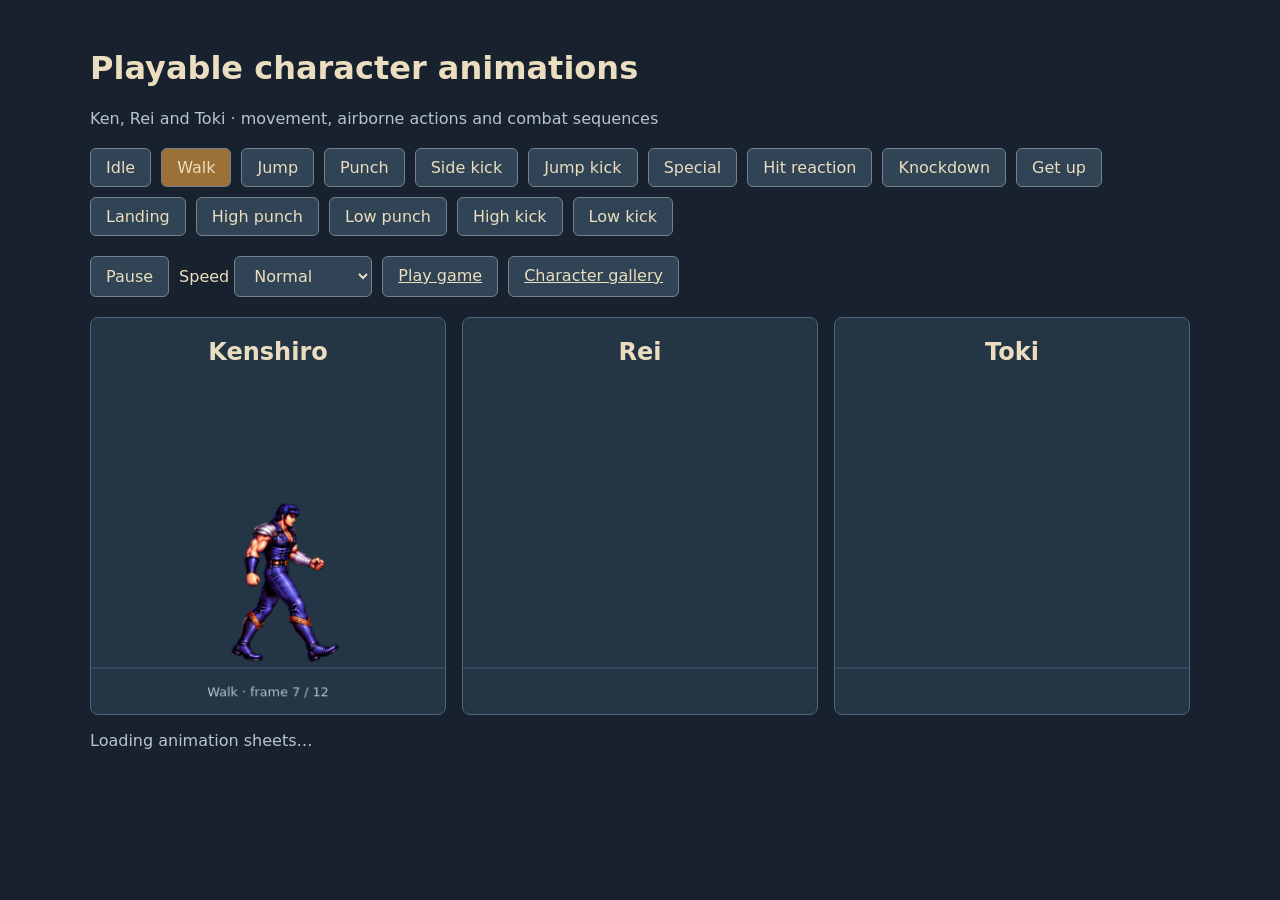
==== animations.html @ 825f34eb "Publish private arcade game with illustrated prologue" ====
<!doctype html><html lang="en"><meta charset="utf-8"><meta name="viewport" content="width=device-width,initial-scale=1">
<title>Playable character animations</title>
<style>body{margin:0;padding:28px;background:#17222e;color:#ebddbf;font:16px system-ui}main{max-width:1100px;margin:auto}nav{display:flex;gap:10px;flex-wrap:wrap;margin:20px 0}button,a,select{font:inherit;color:inherit;background:#304455;border:1px solid #77818b;border-radius:6px;padding:9px 15px}button[aria-pressed=true]{background:#9c7137}section{display:grid;grid-template-columns:repeat(auto-fit,minmax(280px,1fr));gap:16px}article{background:#243545;border:1px solid #526576;border-radius:8px;text-align:center}canvas{width:100%;height:auto}p{color:#b8c4cc}</style>
<main><h1>Playable character animations</h1><p>Ken, Rei and Toki · movement, airborne actions and combat sequences</p><nav id="actions"></nav><nav><button id="pause">Pause</button><label>Speed <select id="speed"><option value="1">Normal</option><option value="0.5">Half speed</option></select></label><a href="index.html">Play game</a><a href="characters.html">Character gallery</a></nav><section id="heroes"></section><p id="status">Loading animation sheets…</p></main>
<script src="assets/sprites/player-animations.js?v=roster-animation-4"></script><script>
const actions={idle:'Idle',walk:'Walk',jump:'Jump',punch:'Punch',kick:'Side kick',jumpkick:'Jump kick',special:'Special',stunned:'Hit reaction',knockdown:'Knockdown',getup:'Get up',landing:'Landing',punch_high:'High punch',punch_low:'Low punch',kick_high:'High kick',kick_low:'Low kick'};
let action='walk',paused=false,t=0,last=0;const cards=[],images={};
for(const [key,label] of Object.entries(actions)){const b=document.createElement('button');b.textContent=label;b.setAttribute('aria-pressed',key===action);b.onclick=()=>{action=key;t=0;document.querySelectorAll('#actions button').forEach(el=>el.setAttribute('aria-pressed',el===b));};document.getElementById('actions').append(b);}
document.getElementById('pause').onclick=e=>{paused=!paused;e.target.textContent=paused?'Play':'Pause';};
for(const name of ['ken','rei','toki']){const card=document.createElement('article'),h=document.createElement('h2'),c=document.createElement('canvas');h.textContent=name==='ken'?'Kenshiro':name[0].toUpperCase()+name.slice(1);c.width=360;c.height=330;c.setAttribute('aria-label',h.textContent+' animation');card.append(h,c);document.getElementById('heroes').append(card);cards.push({name,c,ctx:c.getContext('2d')});}
for(const s of Object.values(window.PLAYER_ANIMATIONS)){if(!images[s.sheet]){const img=new Image();img.src=s.sheet;images[s.sheet]=img;}}
// Keep one scale per fighter so extended attacks fit without changing body size between poses.
const fit=Object.fromEntries(['ken','rei','toki'].map(name=>{let factor=1.2;for(const [key,s] of Object.entries(window.PLAYER_ANIMATIONS)){if(!key.startsWith(name+'_')||!s.regions)continue;s.regions.forEach(([x,y,w,h],i)=>{const anchor=s.anchors[i]-x;factor=Math.min(factor,164/(Math.max(anchor,w-anchor)*s.scale),210/(h*s.scale));});}return [name,factor];}));
function frame(now){const dt=last?Math.min(now-last,50):0;last=now;if(!paused)t+=dt*.06*Number(document.getElementById('speed').value);
for(const {name,c,ctx} of cards){ctx.clearRect(0,0,c.width,c.height);ctx.fillStyle='#344959';ctx.fillRect(0,286,360,2);const s=window.PLAYER_ANIMATIONS[name+'_'+action],img=images[s?.sheet];if(!s?.regions||!img?.complete||!img.naturalWidth)continue;
const count=s.regions.length,step=action==='walk'?((120/.7)/3.1/count):action==='idle'?18:5;const i=Math.floor(t/step)%count;const [x,y,w,h]=s.regions[i],k=s.scale*fit[name];let lift=0;if(action==='jump'||action==='jumpkick')lift=Math.sin((t%(count*step))/(count*step)*Math.PI)*65;
ctx.drawImage(img,x,y,w,h,180-(s.anchors[i]-x)*k,286-h*k-lift,w*k,h*k);ctx.fillStyle='#b8c4cc';ctx.font='13px system-ui';ctx.textAlign='center';ctx.fillText(actions[action]+' · frame '+(i+1)+' / '+count,180,316);}
document.getElementById('status').textContent=Object.values(images).every(im=>im.complete&&im.naturalWidth)?'All animation sheets loaded':'Loading animation sheets…';requestAnimationFrame(frame);}requestAnimationFrame(frame);
</script></html>
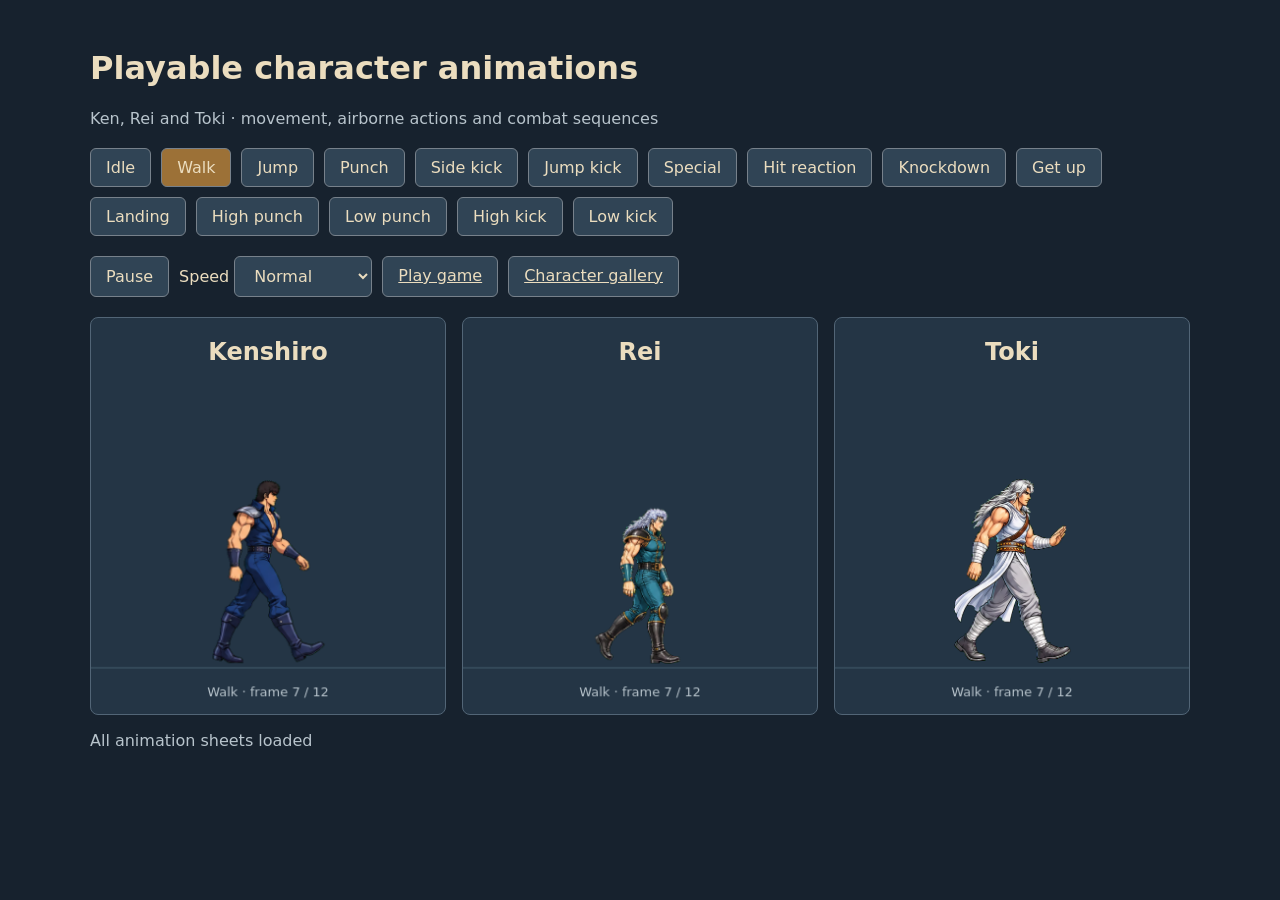
==== commit 7cf28035: "Expand campaign, fighter moves, enemy animations and combat damage zones" ====
--- a/animations.html
+++ b/animations.html
@@ -2,7 +2,7 @@
 <title>Playable character animations</title>
 <style>body{margin:0;padding:28px;background:#17222e;color:#ebddbf;font:16px system-ui}main{max-width:1100px;margin:auto}nav{display:flex;gap:10px;flex-wrap:wrap;margin:20px 0}button,a,select{font:inherit;color:inherit;background:#304455;border:1px solid #77818b;border-radius:6px;padding:9px 15px}button[aria-pressed=true]{background:#9c7137}section{display:grid;grid-template-columns:repeat(auto-fit,minmax(280px,1fr));gap:16px}article{background:#243545;border:1px solid #526576;border-radius:8px;text-align:center}canvas{width:100%;height:auto}p{color:#b8c4cc}</style>
 <main><h1>Playable character animations</h1><p>Ken, Rei and Toki · movement, airborne actions and combat sequences</p><nav id="actions"></nav><nav><button id="pause">Pause</button><label>Speed <select id="speed"><option value="1">Normal</option><option value="0.5">Half speed</option></select></label><a href="index.html">Play game</a><a href="characters.html">Character gallery</a></nav><section id="heroes"></section><p id="status">Loading animation sheets…</p></main>
-<script src="assets/sprites/player-animations.js?v=roster-animation-4"></script><script>
+<script src="assets/sprites/player-animations.js?v=roster-hd-1"></script><script>
 const actions={idle:'Idle',walk:'Walk',jump:'Jump',punch:'Punch',kick:'Side kick',jumpkick:'Jump kick',special:'Special',stunned:'Hit reaction',knockdown:'Knockdown',getup:'Get up',landing:'Landing',punch_high:'High punch',punch_low:'Low punch',kick_high:'High kick',kick_low:'Low kick'};
 let action='walk',paused=false,t=0,last=0;const cards=[],images={};
 for(const [key,label] of Object.entries(actions)){const b=document.createElement('button');b.textContent=label;b.setAttribute('aria-pressed',key===action);b.onclick=()=>{action=key;t=0;document.querySelectorAll('#actions button').forEach(el=>el.setAttribute('aria-pressed',el===b));};document.getElementById('actions').append(b);}
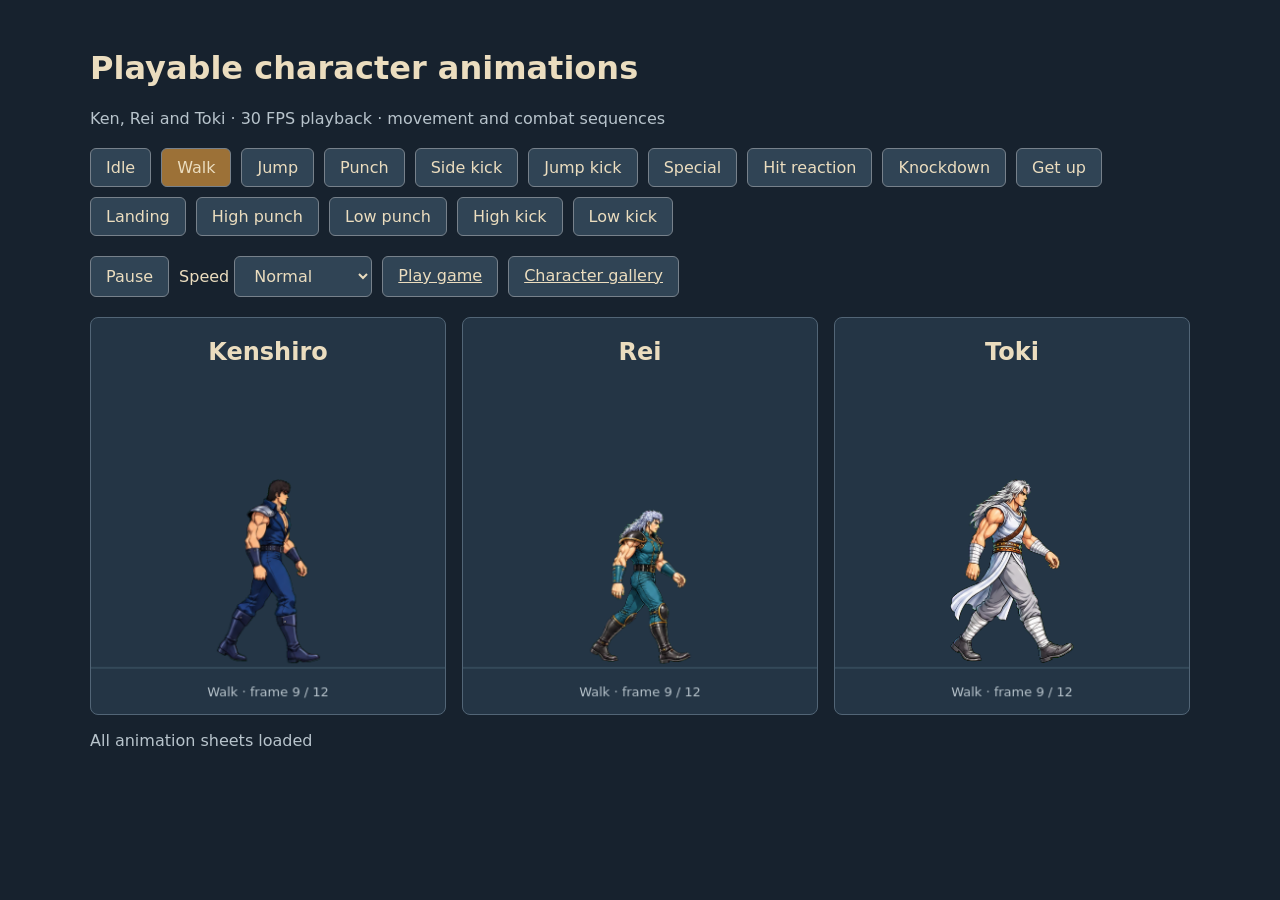
==== commit de503213: "update" ====
--- a/animations.html
+++ b/animations.html
@@ -1,10 +1,10 @@
 <!doctype html><html lang="en"><meta charset="utf-8"><meta name="viewport" content="width=device-width,initial-scale=1">
 <title>Playable character animations</title>
 <style>body{margin:0;padding:28px;background:#17222e;color:#ebddbf;font:16px system-ui}main{max-width:1100px;margin:auto}nav{display:flex;gap:10px;flex-wrap:wrap;margin:20px 0}button,a,select{font:inherit;color:inherit;background:#304455;border:1px solid #77818b;border-radius:6px;padding:9px 15px}button[aria-pressed=true]{background:#9c7137}section{display:grid;grid-template-columns:repeat(auto-fit,minmax(280px,1fr));gap:16px}article{background:#243545;border:1px solid #526576;border-radius:8px;text-align:center}canvas{width:100%;height:auto}p{color:#b8c4cc}</style>
-<main><h1>Playable character animations</h1><p>Ken, Rei and Toki · movement, airborne actions and combat sequences</p><nav id="actions"></nav><nav><button id="pause">Pause</button><label>Speed <select id="speed"><option value="1">Normal</option><option value="0.5">Half speed</option></select></label><a href="index.html">Play game</a><a href="characters.html">Character gallery</a></nav><section id="heroes"></section><p id="status">Loading animation sheets…</p></main>
+<main><h1>Playable character animations</h1><p>Ken, Rei and Toki · 30 FPS playback · movement and combat sequences</p><nav id="actions"></nav><nav><button id="pause">Pause</button><label>Speed <select id="speed"><option value="1">Normal</option><option value="0.5">Half speed</option></select></label><a href="index.html">Play game</a><a href="characters.html">Character gallery</a></nav><section id="heroes"></section><p id="status">Loading animation sheets…</p></main>
 <script src="assets/sprites/player-animations.js?v=roster-hd-1"></script><script>
 const actions={idle:'Idle',walk:'Walk',jump:'Jump',punch:'Punch',kick:'Side kick',jumpkick:'Jump kick',special:'Special',stunned:'Hit reaction',knockdown:'Knockdown',getup:'Get up',landing:'Landing',punch_high:'High punch',punch_low:'Low punch',kick_high:'High kick',kick_low:'Low kick'};
-let action='walk',paused=false,t=0,last=0;const cards=[],images={};
+let action='walk',paused=false,t=0,last=0,nextPaint=0;const cards=[],images={};
 for(const [key,label] of Object.entries(actions)){const b=document.createElement('button');b.textContent=label;b.setAttribute('aria-pressed',key===action);b.onclick=()=>{action=key;t=0;document.querySelectorAll('#actions button').forEach(el=>el.setAttribute('aria-pressed',el===b));};document.getElementById('actions').append(b);}
 document.getElementById('pause').onclick=e=>{paused=!paused;e.target.textContent=paused?'Play':'Pause';};
 for(const name of ['ken','rei','toki']){const card=document.createElement('article'),h=document.createElement('h2'),c=document.createElement('canvas');h.textContent=name==='ken'?'Kenshiro':name[0].toUpperCase()+name.slice(1);c.width=360;c.height=330;c.setAttribute('aria-label',h.textContent+' animation');card.append(h,c);document.getElementById('heroes').append(card);cards.push({name,c,ctx:c.getContext('2d')});}
@@ -12,8 +12,9 @@
 // Keep one scale per fighter so extended attacks fit without changing body size between poses.
 const fit=Object.fromEntries(['ken','rei','toki'].map(name=>{let factor=1.2;for(const [key,s] of Object.entries(window.PLAYER_ANIMATIONS)){if(!key.startsWith(name+'_')||!s.regions)continue;s.regions.forEach(([x,y,w,h],i)=>{const anchor=s.anchors[i]-x;factor=Math.min(factor,164/(Math.max(anchor,w-anchor)*s.scale),210/(h*s.scale));});}return [name,factor];}));
 function frame(now){const dt=last?Math.min(now-last,50):0;last=now;if(!paused)t+=dt*.06*Number(document.getElementById('speed').value);
+if(now+1e-7<nextPaint){requestAnimationFrame(frame);return;}nextPaint+=1000/30;if(nextPaint<=now)nextPaint=now+1000/30;
 for(const {name,c,ctx} of cards){ctx.clearRect(0,0,c.width,c.height);ctx.fillStyle='#344959';ctx.fillRect(0,286,360,2);const s=window.PLAYER_ANIMATIONS[name+'_'+action],img=images[s?.sheet];if(!s?.regions||!img?.complete||!img.naturalWidth)continue;
-const count=s.regions.length,step=action==='walk'?((120/.7)/3.1/count):action==='idle'?18:5;const i=Math.floor(t/step)%count;const [x,y,w,h]=s.regions[i],k=s.scale*fit[name];let lift=0;if(action==='jump'||action==='jumpkick')lift=Math.sin((t%(count*step))/(count*step)*Math.PI)*65;
+const count=s.regions.length,step=action==='walk'?((144/.7)/3.72/count):action==='idle'?18:5;const tick=Math.floor(t/step),period=Math.max(1,count*2-2),it=tick%period;const i=action==='idle'?(it<count?it:period-it):tick%count;const [x,y,w,h]=s.regions[i],k=s.scale*fit[name];let lift=0;if(action==='jump'||action==='jumpkick')lift=Math.sin((t%(count*step))/(count*step)*Math.PI)*65;
 ctx.drawImage(img,x,y,w,h,180-(s.anchors[i]-x)*k,286-h*k-lift,w*k,h*k);ctx.fillStyle='#b8c4cc';ctx.font='13px system-ui';ctx.textAlign='center';ctx.fillText(actions[action]+' · frame '+(i+1)+' / '+count,180,316);}
 document.getElementById('status').textContent=Object.values(images).every(im=>im.complete&&im.naturalWidth)?'All animation sheets loaded':'Loading animation sheets…';requestAnimationFrame(frame);}requestAnimationFrame(frame);
 </script></html>
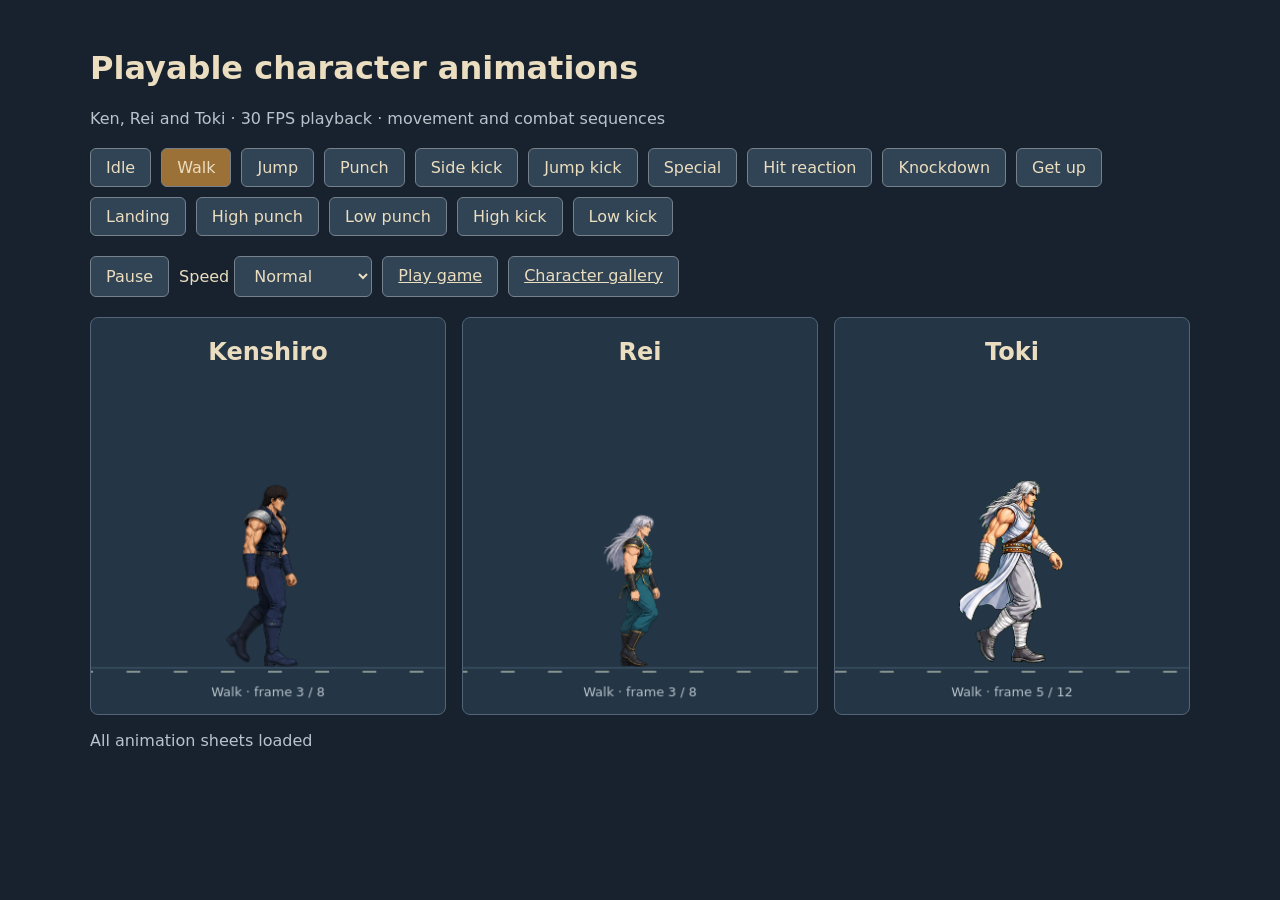
==== commit f55cb541: "Improve fighter animation, generated action audio and offscreen enemy entrances" ====
--- a/animations.html
+++ b/animations.html
@@ -2,7 +2,7 @@
 <title>Playable character animations</title>
 <style>body{margin:0;padding:28px;background:#17222e;color:#ebddbf;font:16px system-ui}main{max-width:1100px;margin:auto}nav{display:flex;gap:10px;flex-wrap:wrap;margin:20px 0}button,a,select{font:inherit;color:inherit;background:#304455;border:1px solid #77818b;border-radius:6px;padding:9px 15px}button[aria-pressed=true]{background:#9c7137}section{display:grid;grid-template-columns:repeat(auto-fit,minmax(280px,1fr));gap:16px}article{background:#243545;border:1px solid #526576;border-radius:8px;text-align:center}canvas{width:100%;height:auto}p{color:#b8c4cc}</style>
 <main><h1>Playable character animations</h1><p>Ken, Rei and Toki · 30 FPS playback · movement and combat sequences</p><nav id="actions"></nav><nav><button id="pause">Pause</button><label>Speed <select id="speed"><option value="1">Normal</option><option value="0.5">Half speed</option></select></label><a href="index.html">Play game</a><a href="characters.html">Character gallery</a></nav><section id="heroes"></section><p id="status">Loading animation sheets…</p></main>
-<script src="assets/sprites/player-animations.js?v=roster-hd-1"></script><script>
+<script src="assets/sprites/player-animations.js?v=walk-v3"></script><script>
 const actions={idle:'Idle',walk:'Walk',jump:'Jump',punch:'Punch',kick:'Side kick',jumpkick:'Jump kick',special:'Special',stunned:'Hit reaction',knockdown:'Knockdown',getup:'Get up',landing:'Landing',punch_high:'High punch',punch_low:'Low punch',kick_high:'High kick',kick_low:'Low kick'};
 let action='walk',paused=false,t=0,last=0,nextPaint=0;const cards=[],images={};
 for(const [key,label] of Object.entries(actions)){const b=document.createElement('button');b.textContent=label;b.setAttribute('aria-pressed',key===action);b.onclick=()=>{action=key;t=0;document.querySelectorAll('#actions button').forEach(el=>el.setAttribute('aria-pressed',el===b));};document.getElementById('actions').append(b);}
@@ -13,7 +13,8 @@
 const fit=Object.fromEntries(['ken','rei','toki'].map(name=>{let factor=1.2;for(const [key,s] of Object.entries(window.PLAYER_ANIMATIONS)){if(!key.startsWith(name+'_')||!s.regions)continue;s.regions.forEach(([x,y,w,h],i)=>{const anchor=s.anchors[i]-x;factor=Math.min(factor,164/(Math.max(anchor,w-anchor)*s.scale),210/(h*s.scale));});}return [name,factor];}));
 function frame(now){const dt=last?Math.min(now-last,50):0;last=now;if(!paused)t+=dt*.06*Number(document.getElementById('speed').value);
 if(now+1e-7<nextPaint){requestAnimationFrame(frame);return;}nextPaint+=1000/30;if(nextPaint<=now)nextPaint=now+1000/30;
-for(const {name,c,ctx} of cards){ctx.clearRect(0,0,c.width,c.height);ctx.fillStyle='#344959';ctx.fillRect(0,286,360,2);const s=window.PLAYER_ANIMATIONS[name+'_'+action],img=images[s?.sheet];if(!s?.regions||!img?.complete||!img.naturalWidth)continue;
+for(const {name,c,ctx} of cards){ctx.clearRect(0,0,c.width,c.height);ctx.fillStyle='#344959';ctx.fillRect(0,286,360,2);
+if(action==='walk'){ctx.fillStyle='#879391';const offset=(t*3.72*fit[name])%48;for(let x=-offset;x<360;x+=48)ctx.fillRect(x,290,14,2);}const s=window.PLAYER_ANIMATIONS[name+'_'+action],img=images[s?.sheet];if(!s?.regions||!img?.complete||!img.naturalWidth)continue;
 const count=s.regions.length,step=action==='walk'?((144/.7)/3.72/count):action==='idle'?18:5;const tick=Math.floor(t/step),period=Math.max(1,count*2-2),it=tick%period;const i=action==='idle'?(it<count?it:period-it):tick%count;const [x,y,w,h]=s.regions[i],k=s.scale*fit[name];let lift=0;if(action==='jump'||action==='jumpkick')lift=Math.sin((t%(count*step))/(count*step)*Math.PI)*65;
 ctx.drawImage(img,x,y,w,h,180-(s.anchors[i]-x)*k,286-h*k-lift,w*k,h*k);ctx.fillStyle='#b8c4cc';ctx.font='13px system-ui';ctx.textAlign='center';ctx.fillText(actions[action]+' · frame '+(i+1)+' / '+count,180,316);}
 document.getElementById('status').textContent=Object.values(images).every(im=>im.complete&&im.naturalWidth)?'All animation sheets loaded':'Loading animation sheets…';requestAnimationFrame(frame);}requestAnimationFrame(frame);
